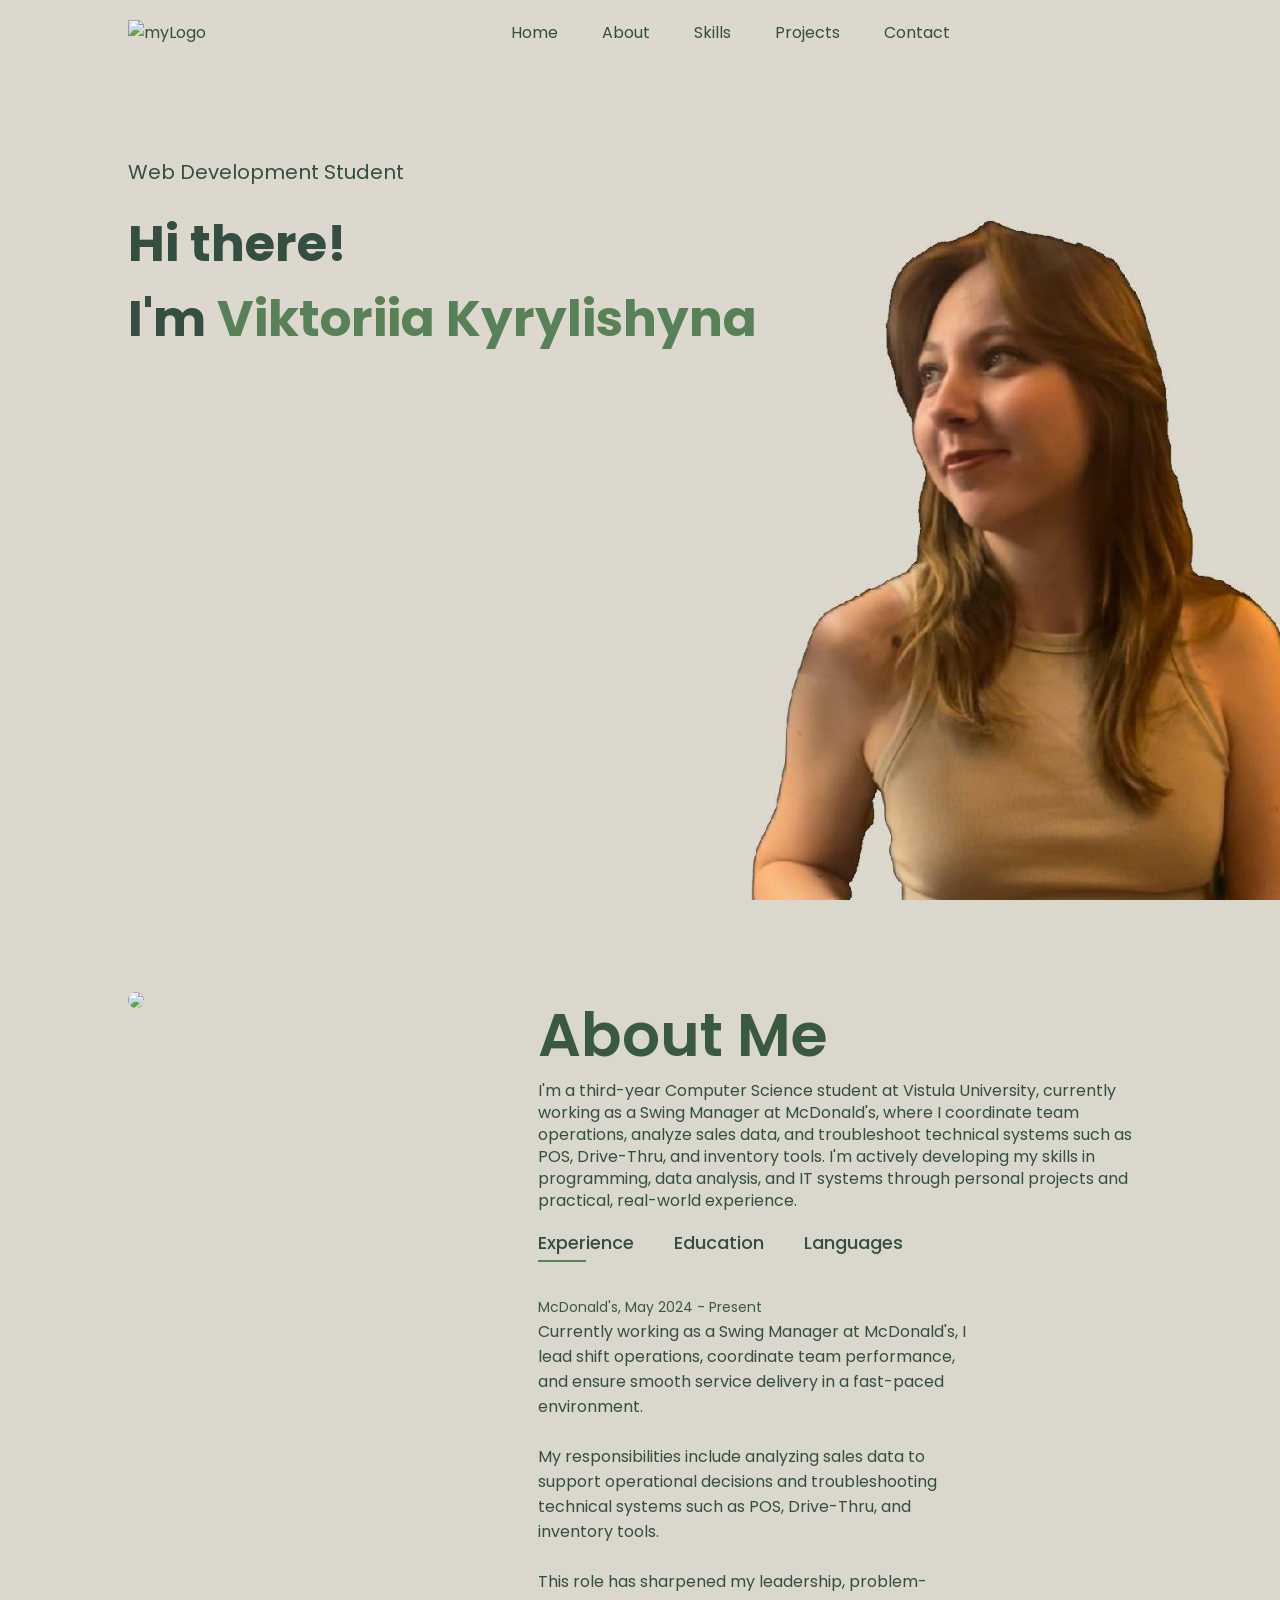
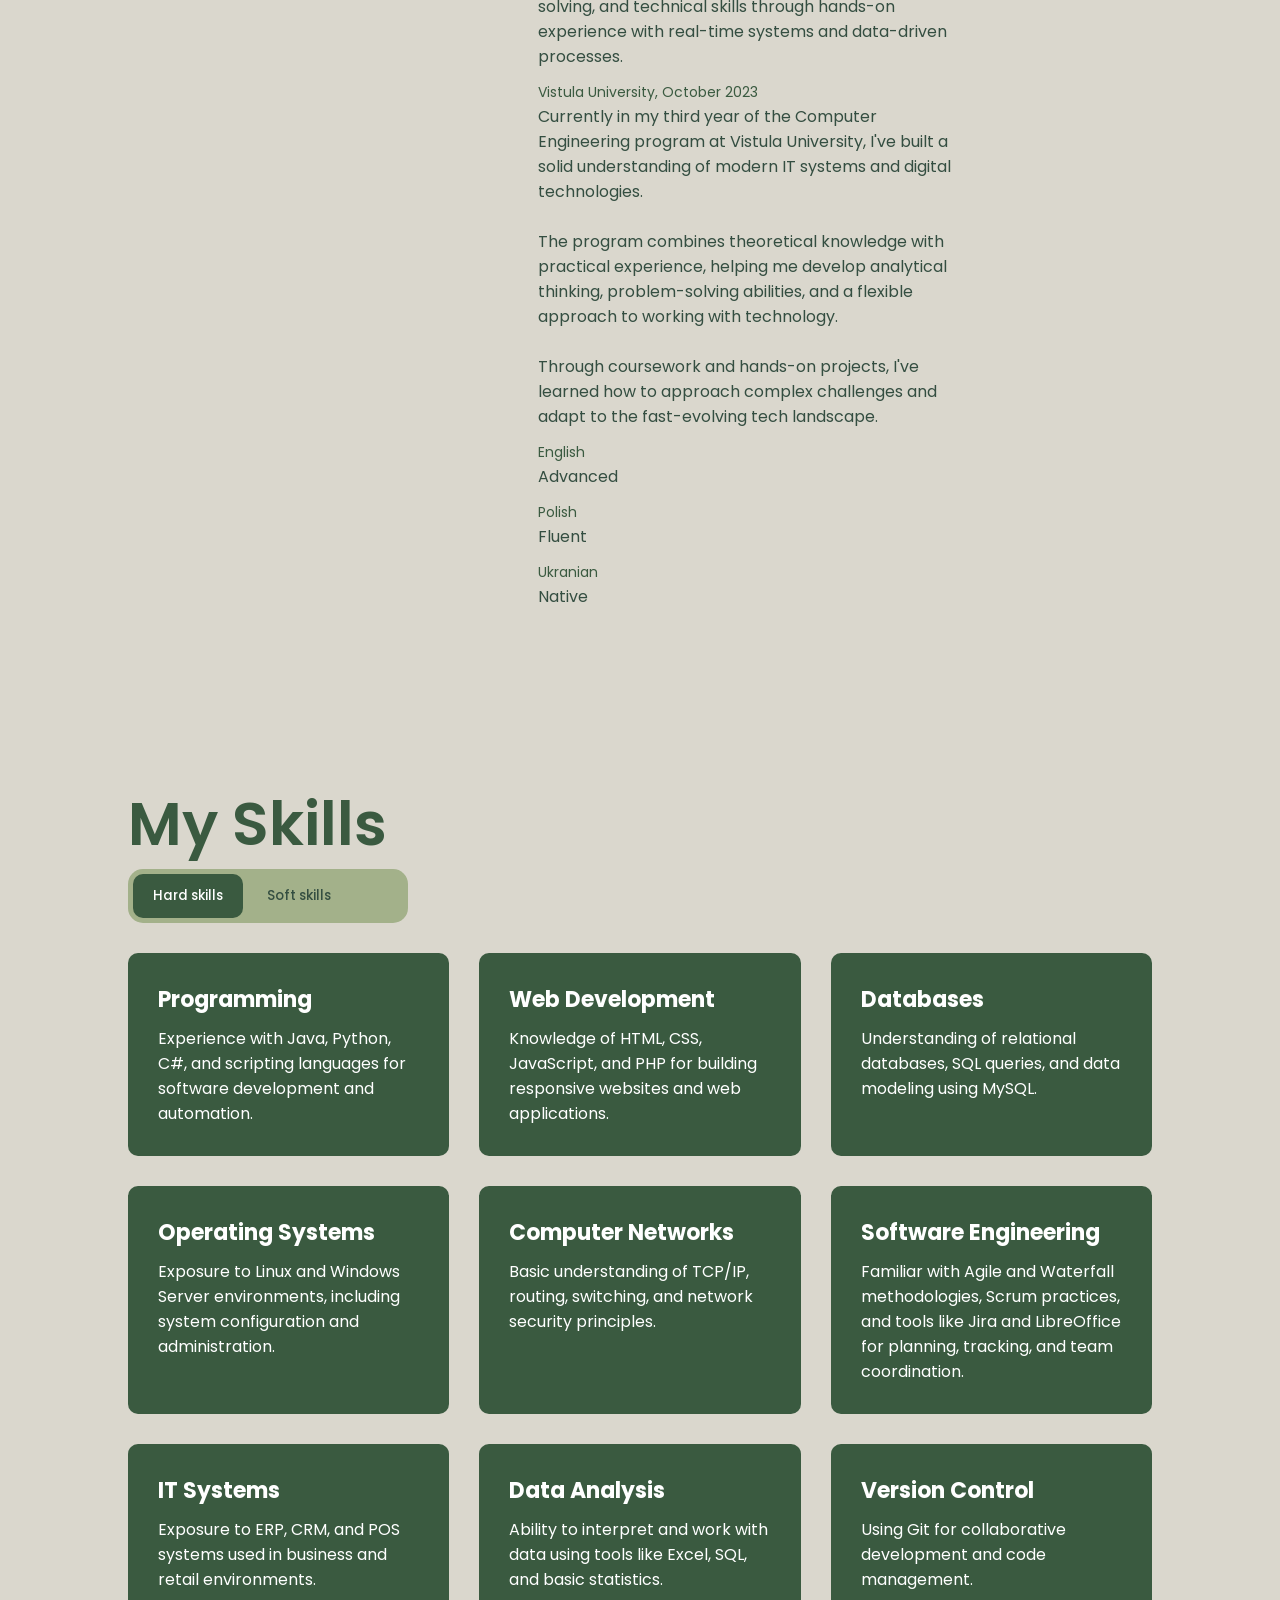
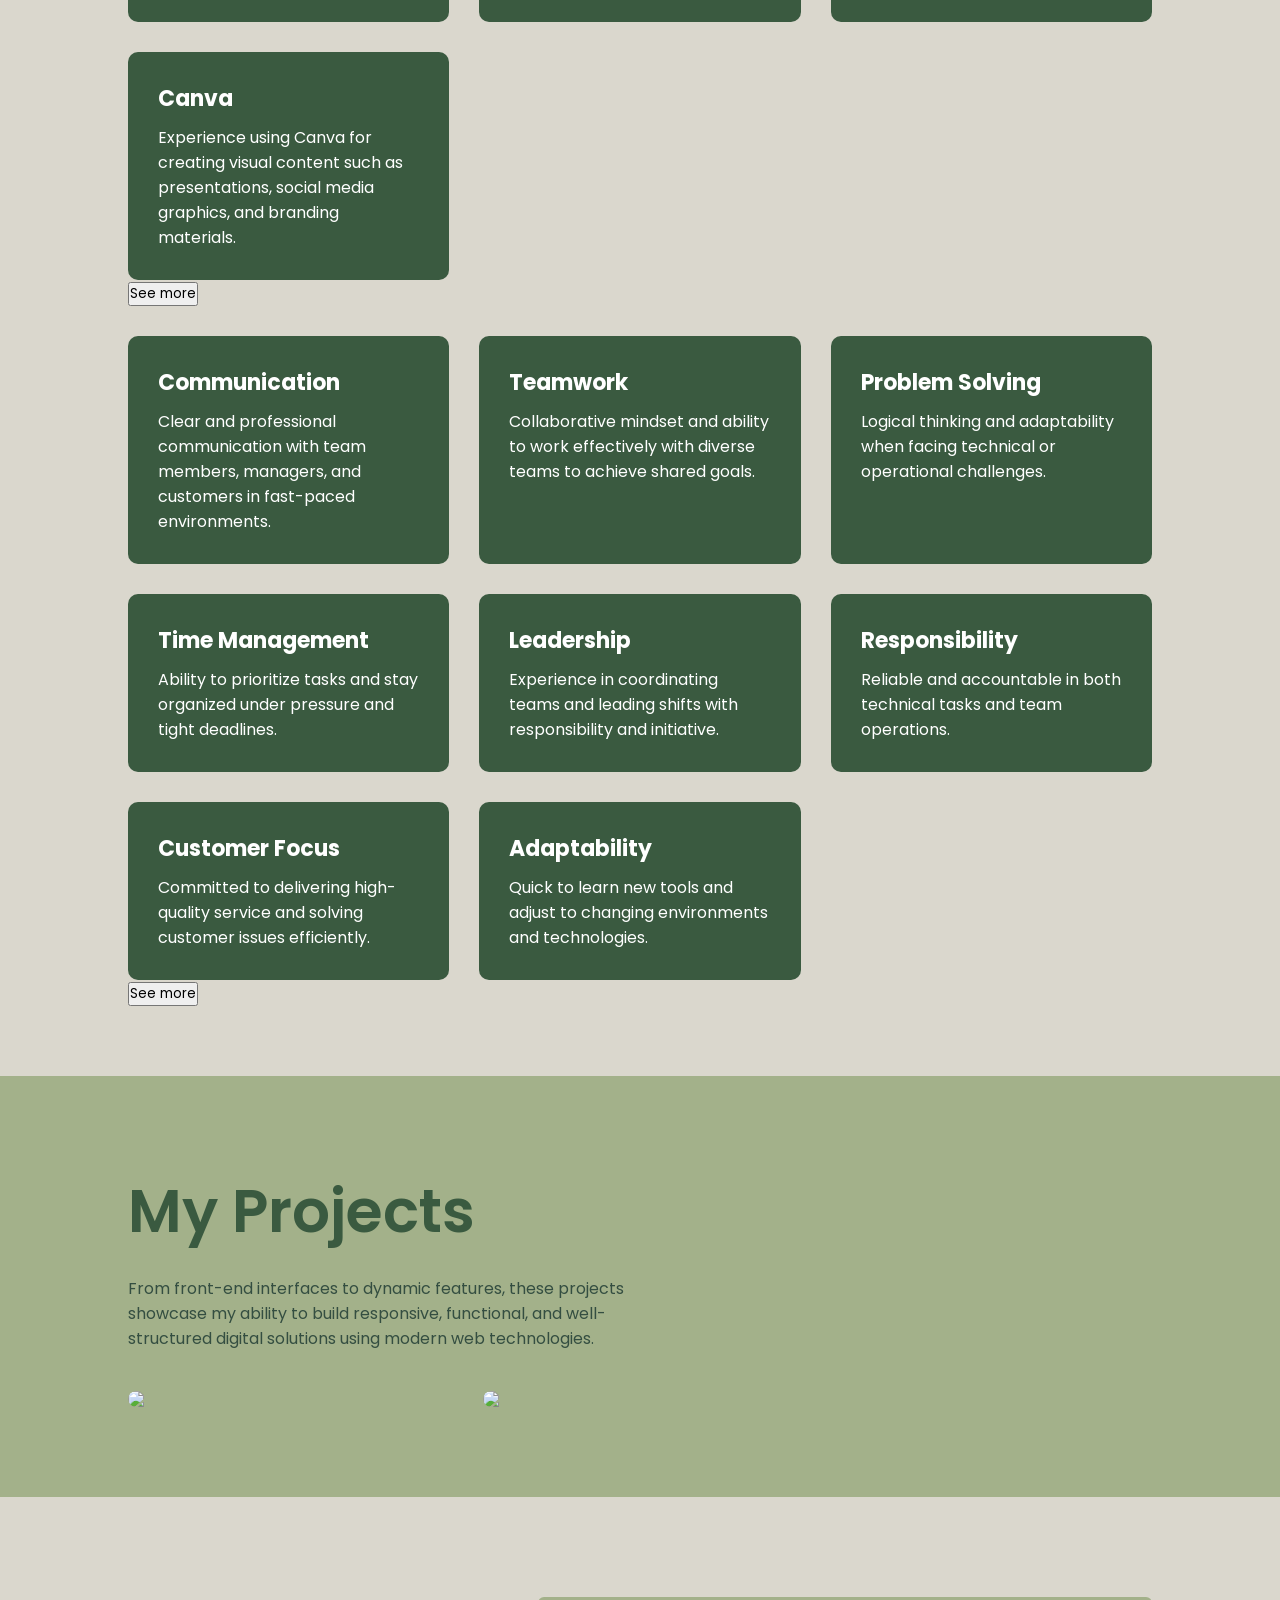
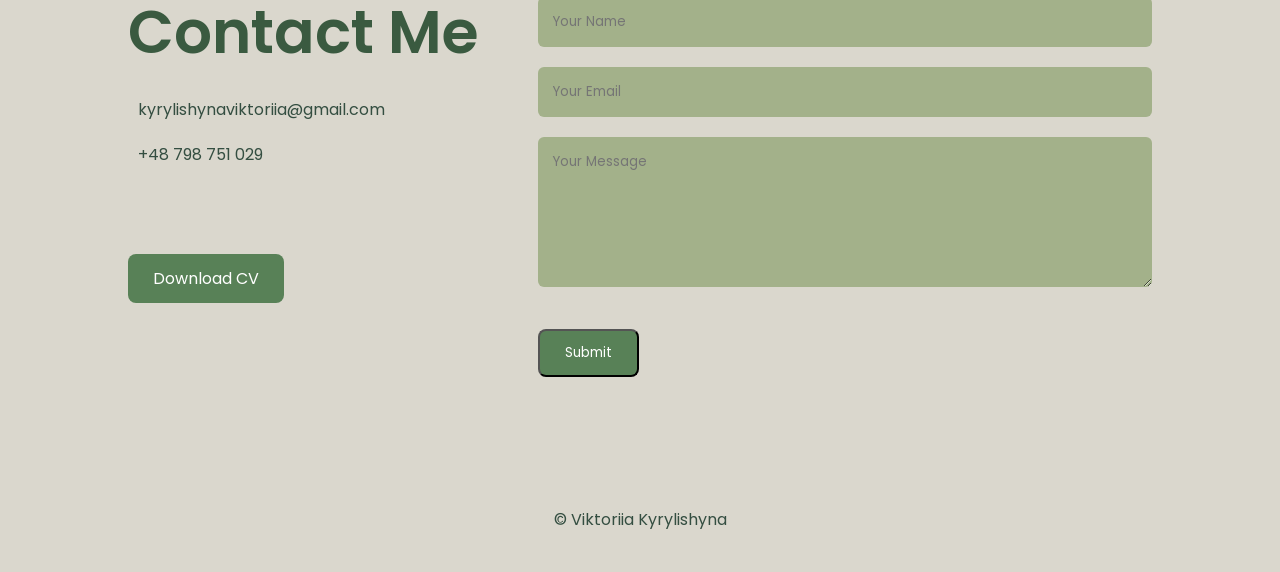
==== zad2_css/index.html @ b316a0ba "zadanie 2 style.css 67358" ====
<!DOCTYPE html>
<html lang="en">
<head>
<meta charset="UTF-8">
<meta name="viewport" content="width=device-width, initial-scale=1.0">
<title>Portfolio</title>

<link rel="stylesheet" href="style.css">

<link rel="preconnect" href="https://fonts.googleapis.com">
<link rel="preconnect" href="https://fonts.gstatic.com" crossorigin>

<link href="https://fonts.googleapis.com/css2?family=Poppins:ital,wght@0,100;0,200;0,300;0,400;0,500;0,600;0,700;0,800;0,900&display=swap" rel="stylesheet">

<script src="https://kit.fontawesome.com/bd770e1cc8.js" crossorigin="anonymous"></script>

</head>

<body>

<header id="header">
<div class="container">

<nav>

<img src="../IMG/logo.png" alt="myLogo" class="logo">

<ul id="side_menu">
<li><a href="#header">Home</a></li>
<li><a href="#about">About</a></li>
<li><a href="#skills">Skills</a></li>
<li><a href="#portfolio">Projects</a></li>
<li><a href="#contact">Contact</a></li>

<i class="fa-solid fa-xmark" onclick="closeMenu()"></i>

</ul>

<i class="fa-solid fa-list" onclick="openMenu()"></i>

</nav>

<div id="header_text">
<p>Web Development Student</p>
<h1>Hi there! <br> I'm <span>Viktoriia Kyrylishyna</span></h1>
</div>

</div>
</header>


<article id="about">

<div class="container">

<div class="row">

<section id="image">
<img src="../IMG/main_photo.jpg">
</section>

<aside id="description">

<h2 class="sub_title">About Me</h2>

<p>
I'm a third-year Computer Science student at Vistula University, currently working as a Swing Manager at McDonald's, where I coordinate team operations, analyze sales data, and troubleshoot technical systems such as POS, Drive-Thru, and inventory tools. I'm actively developing my skills in programming, data analysis, and IT systems through personal projects and practical, real-world experience.
</p>

<div class="tab_titles">

<p class="tab_links active_link" onclick="opentab('experience')">Experience</p>
<p class="tab_links" onclick="opentab('education')">Education</p>
<p class="tab_links" onclick="opentab('languages')">Languages</p>

</div>

<div class="tab_contents active_tab" id="experience">
<ul>
<li>
<span>McDonald's, May 2024 - Present</span><br>

Currently working as a Swing Manager at McDonald's, I lead shift operations, coordinate team performance, and ensure smooth service delivery in a fast-paced environment.

<br><br>

My responsibilities include analyzing sales data to support operational decisions and troubleshooting technical systems such as POS, Drive-Thru, and inventory tools.

<br><br>

This role has sharpened my leadership, problem-solving, and technical skills through hands-on experience with real-time systems and data-driven processes.

</li>
</ul>
</div>

<div class="tab_contents" id="education">
<ul>
<li>
<span>Vistula University, October 2023</span><br>

Currently in my third year of the Computer Engineering program at Vistula University, I've built a solid understanding of modern IT systems and digital technologies.

<br><br>

The program combines theoretical knowledge with practical experience, helping me develop analytical thinking, problem-solving abilities, and a flexible approach to working with technology.

<br><br>

Through coursework and hands-on projects, I've learned how to approach complex challenges and adapt to the fast-evolving tech landscape.

</li>
</ul>
</div>

<div class="tab_contents" id="languages">
<ul>

<li><span>English</span><br>Advanced</li>
<li><span>Polish</span><br>Fluent</li>
<li><span>Ukranian</span><br>Native</li>

</ul>
</div>

</aside>

</div>
</div>

</article>



<article id="skills">

<div class="container">

<h2 class="sub_title">My Skills</h2>

<div id="buttons_skills">

<button id="hard_skills" class="active_btn">
<i class="fa-solid fa-code icon"></i> Hard skills
</button>

<button id="soft_skills">
<i class="fa-solid fa-user icon"></i> Soft skills
</button>

</div>

<div class="skills_list">

<div>
<h3>Programming</h3>
<p>Experience with Java, Python, C#, and scripting languages for software development and automation.</p>
</div>

<div>
<h3>Web Development</h3>
<p>Knowledge of HTML, CSS, JavaScript, and PHP for building responsive websites and web applications.</p>
</div>

<div>
<h3>Databases</h3>
<p>Understanding of relational databases, SQL queries, and data modeling using MySQL.</p>
</div>

<div>
<h3>Operating Systems</h3>
<p>Exposure to Linux and Windows Server environments, including system configuration and administration.</p>
</div>

<div>
<h3>Computer Networks</h3>
<p>Basic understanding of TCP/IP, routing, switching, and network security principles.</p>
</div>

<div>
<h3>Software Engineering</h3>
<p>Familiar with Agile and Waterfall methodologies, Scrum practices, and tools like Jira and LibreOffice for planning, tracking, and team coordination.</p>
</div>

<div>
<h3>IT Systems</h3>
<p>Exposure to ERP, CRM, and POS systems used in business and retail environments.</p>
</div>

<div>
<h3>Data Analysis</h3>
<p>Ability to interpret and work with data using tools like Excel, SQL, and basic statistics.</p>
</div>

<div>
<h3>Version Control</h3>
<p>Using Git for collaborative development and code management.</p>
</div>

<div>
<h3>Canva</h3>
<p>Experience using Canva for creating visual content such as presentations, social media graphics, and branding materials.</p>
</div>

</div>

<button id="see_hard_btn">See more</button>

<div class="soft_skills_list">

<div>
<h3>Communication</h3>
<p>Clear and professional communication with team members, managers, and customers in fast-paced environments.</p>
</div>

<div>
<h3>Teamwork</h3>
<p>Collaborative mindset and ability to work effectively with diverse teams to achieve shared goals.</p>
</div>

<div>
<h3>Problem Solving</h3>
<p>Logical thinking and adaptability when facing technical or operational challenges.</p>
</div>

<div>
<h3>Time Management</h3>
<p>Ability to prioritize tasks and stay organized under pressure and tight deadlines.</p>
</div>

<div>
<h3>Leadership</h3>
<p>Experience in coordinating teams and leading shifts with responsibility and initiative.</p>
</div>

<div>
<h3>Responsibility</h3>
<p>Reliable and accountable in both technical tasks and team operations.</p>
</div>

<div>
<h3>Customer Focus</h3>
<p>Committed to delivering high-quality service and solving customer issues efficiently.</p>
</div>

<div>
<h3>Adaptability</h3>
<p>Quick to learn new tools and adjust to changing environments and technologies.</p>
</div>

</div>

<button id="see_soft_btn">See more</button>

</div>

</article>


<article id="portfolio">

<div class="container">

<h2 class="sub_title">My Projects</h2>

<p id="projects_description">
From front-end interfaces to dynamic features, these projects showcase my ability to build responsive, functional, and well-structured digital solutions using modern web technologies.
</p>

<div class="work_list">

<div class="work">
<img src="../IMG/photo1.jpg">

<div class="layer">
<h3>Books&Readers</h3>
<p>Manage your readers and books collection</p>

<a href="https://github.com/Kyrylishyna/projectCRUD_Viktoriia.git" target="_blank">
<i class="fa-solid fa-link"></i>
</a>

</div>
</div>

<div class="work">

<img src="../IMG/photo2.jpg">

<div class="layer">
<h3>Portfolio</h3>
<p>Responsive portfolio showcasing skills, projects, and interactive UI features.</p>

<a href="https://github.com/Kyrylishyna/portfolio.git" target="_blank">
<i class="fa-solid fa-link"></i>
</a>

</div>
</div>

<div class="work placeholder"></div>

</div>

</div>

</article>


<article id="contact">

<div class="container">

<div class="row">

<div class="contact_left">

<h2 class="sub_title">Contact Me</h2>

<p><i class="fa-solid fa-envelope"></i> kyrylishynaviktoriia@gmail.com</p>
<p><i class="fa-solid fa-phone"></i> +48 798 751 029</p>

<div class="social_media">

<a href="http://www.linkedin.com/in/viktoriiakyrylishyna">
<i class="fa-brands fa-linkedin"></i>
</a>

<a href="https://www.instagram.com/kurulishuna/">
<i class="fa-brands fa-instagram"></i>
</a>

</div>

<a href="../FILES/ViktoriiaKyrylishynaPLCV.pdf" download class="btn">
Download CV
</a>

</div>


<div class="contact_right">

<form name="submit-to-google-sheet">

<input type="text" name="Name" placeholder="Your Name" required>

<input type="email" name="Email" placeholder="Your Email" required>

<textarea name="Message" rows="6" placeholder="Your Message"></textarea>

<button type="submit" class="btn">Submit</button>

</form>

<span id="msg"></span>

</div>

</div>

</div>

</article>


<footer>

<div class="container">
<p>&copy; Viktoriia Kyrylishyna</p>
</div>

</footer>

</body>
</html>
---- zad2_css/style.css ----
*{
margin:0;
padding:0;
box-sizing:border-box;
font-family:'Poppins',sans-serif;
}

/* COLOR PALETTE */

:root{
--dust-grey:#dad7cd;
--dry-sage:#a3b18a;
--fern:#588157;
--hunter-green:#3a5a40;
--pine-teal:#344e41;
}

html{
scroll-behavior:smooth;
}

/* BODY */

body{
background-color:var(--dust-grey);
color:var(--pine-teal);
}

/* HEADER */

header{
width:100%;
height:100vh;
background-image:url(IMG/backgroundIMG.jpg);
background-size:cover;
background-position:center;
}

.container{
padding:10px 10%;
}

/* NAV */

nav{
display:flex;
align-items:center;
justify-content:space-between;
}

.logo{
width:180px;
}

nav ul li{
display:inline-block;
list-style:none;
margin:10px 20px;
}

nav ul li a{
color:var(--pine-teal);
text-decoration:none;
font-size:16px;
position:relative;
}

nav ul li a::after{
content:'';
width:0%;
height:2px;
background:var(--fern);
position:absolute;
left:0;
bottom:-6px;
transition:0.4s;
}

nav ul li a:hover::after{
width:100%;
}

/* HEADER TEXT */

#header_text{
margin-top:10%;
font-size:20px;
}

#header_text h1{
font-size:50px;
margin-top:20px;
}

#header_text span{
color:var(--fern);
}

/* ABOUT */

#about{
padding:80px 0;
}

.row{
display:flex;
justify-content:space-between;
flex-wrap:wrap;
}

#image{
flex-basis:35%;
}

#image img{
width:100%;
border-radius:15px;
}

#description{
flex-basis:60%;
}

.sub_title{
font-size:60px;
font-weight:600;
color:var(--hunter-green);
}

#description p{
color:var(--pine-teal);
line-height:22px;
}

/* TABS */

.tab_titles{
display:flex;
margin:20px 0 40px;
}

.tab_links{
margin-right:40px;
font-size:18px;
font-weight:500;
cursor:pointer;
position:relative;
}

.tab_links::after{
content:'';
width:0;
height:2px;
background:var(--fern);
position:absolute;
left:0;
bottom:-8px;
transition:0.4s;
}

.tab_links.active_link::after{
width:50%;
}

.tab_contents ul li{
list-style:none;
margin:10px 0;
width:70%;
color:var(--pine-teal);
}

.tab_contents ul li span{
font-size:14px;
color:var(--hunter-green);
}

/* SKILLS */

#skills{
padding:60px 0;
}

/* ALWAYS VISIBLE */

.skills_list,
.soft_skills_list{
display:grid;
grid-template-columns:repeat(auto-fit,minmax(280px,1fr));
grid-gap:30px;
margin-top:30px;
}

.skills_list div,
.soft_skills_list div{
background:var(--hunter-green);
color:white;
padding:30px;
border-radius:10px;
transition:0.3s;
}

.skills_list div:hover,
.soft_skills_list div:hover{
background:var(--fern);
transform:translateY(-8px);
}

.skills_list h3,
.soft_skills_list h3{
font-size:22px;
margin-bottom:10px;
}

/* SKILL BUTTONS */

#buttons_skills{
background:var(--dry-sage);
border-radius:15px;
padding:5px;
width:280px;
}

#hard_skills,
#soft_skills{
border:none;
padding:12px 20px;
border-radius:10px;
background:transparent;
font-weight:500;
cursor:pointer;
color:var(--pine-teal);
}

#hard_skills.active_btn,
#soft_skills.active_btn{
background:var(--hunter-green);
color:white;
}

/* PORTFOLIO */

#portfolio{
padding:80px 0;
background:var(--dry-sage);
}

#projects_description{
width:50%;
margin-top:20px;
color:var(--pine-teal);
}

.work_list{
display:grid;
grid-template-columns:repeat(auto-fit,minmax(300px,1fr));
grid-gap:40px;
margin-top:40px;
}

.work{
border-radius:10px;
position:relative;
overflow:hidden;
}

.work img{
width:100%;
border-radius:10px;
display:block;
transition:0.4s;
}

/* PORTFOLIO HOVER */

.layer{
width:100%;
height:100%;
background:linear-gradient(rgba(0,0,0,0.6), var(--hunter-green));
position:absolute;
left:0;
top:0;

display:flex;
align-items:center;
justify-content:center;
flex-direction:column;
text-align:center;

opacity:0;
transition:opacity 0.4s;
padding:20px;
}

.layer h3{
color:white;
margin-bottom:10px;
}

.layer p{
color:#eee;
}

.layer a{
margin-top:15px;
background:var(--dust-grey);
color:var(--hunter-green);
width:50px;
height:50px;
border-radius:50%;
display:flex;
align-items:center;
justify-content:center;
font-size:18px;
text-decoration:none;
}

.work:hover img{
transform:scale(1.1);
}

.work:hover .layer{
opacity:1;
}

/* CONTACT */

#contact{
padding:80px 0;
}

.contact_left{
flex-basis:35%;
}

.contact_right{
flex-basis:60%;
}

.contact_left p{
margin-top:20px;
}

.contact_left i{
color:var(--fern);
margin-right:10px;
}

.social_media{
margin-top:20px;
}

.social_media a{
font-size:28px;
margin-right:15px;
color:var(--pine-teal);
transition:0.3s;
}

.social_media a:hover{
color:var(--fern);
transform:translateY(-5px);
}

/* BUTTONS */

.btn{
display:inline-block;
margin-top:25px;
background:var(--fern);
color:white;
padding:12px 25px;
border-radius:8px;
text-decoration:none;
transition:0.3s;
}

.btn:hover{
background:var(--hunter-green);
}

/* FORM */

form input,
form textarea{
width:100%;
border:none;
background:var(--dry-sage);
padding:15px;
margin:10px 0;
border-radius:6px;
}

/* FOOTER */

footer{
text-align:center;
padding:30px;
color:var(--pine-teal);
}
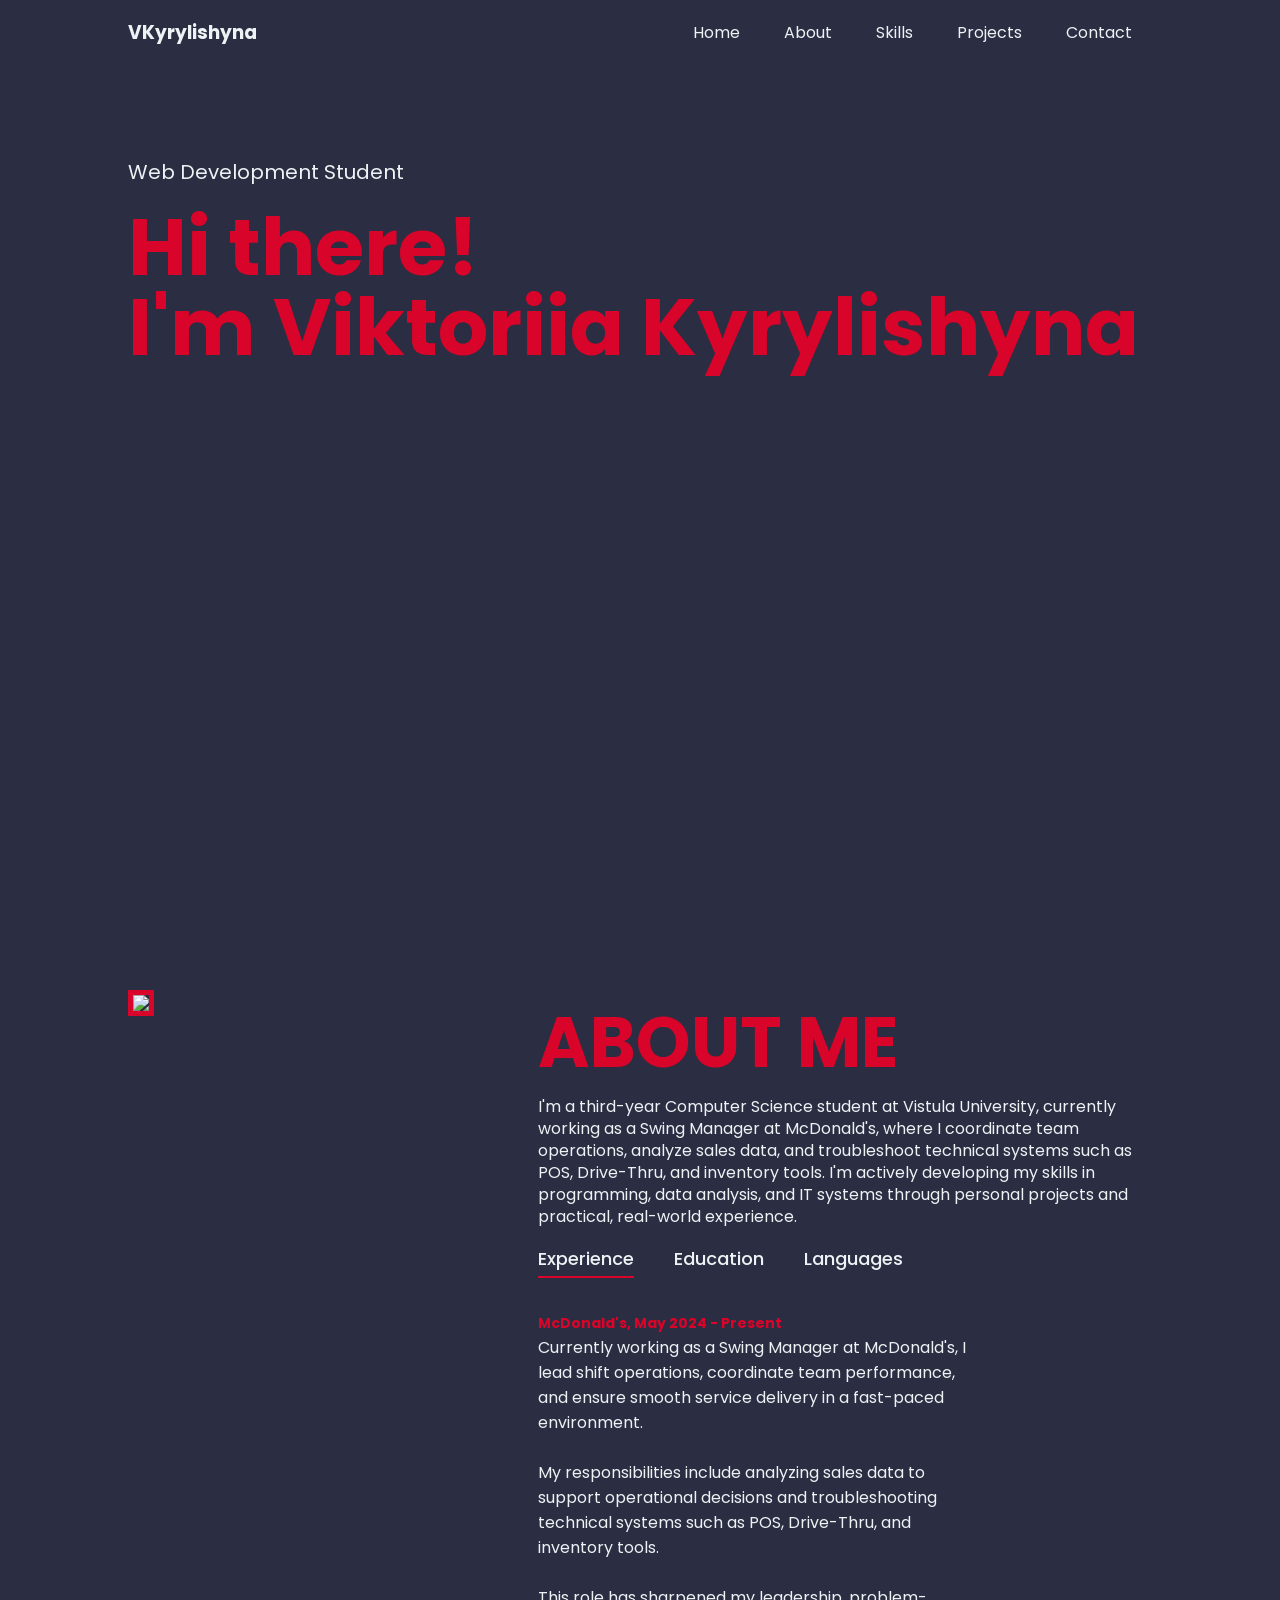
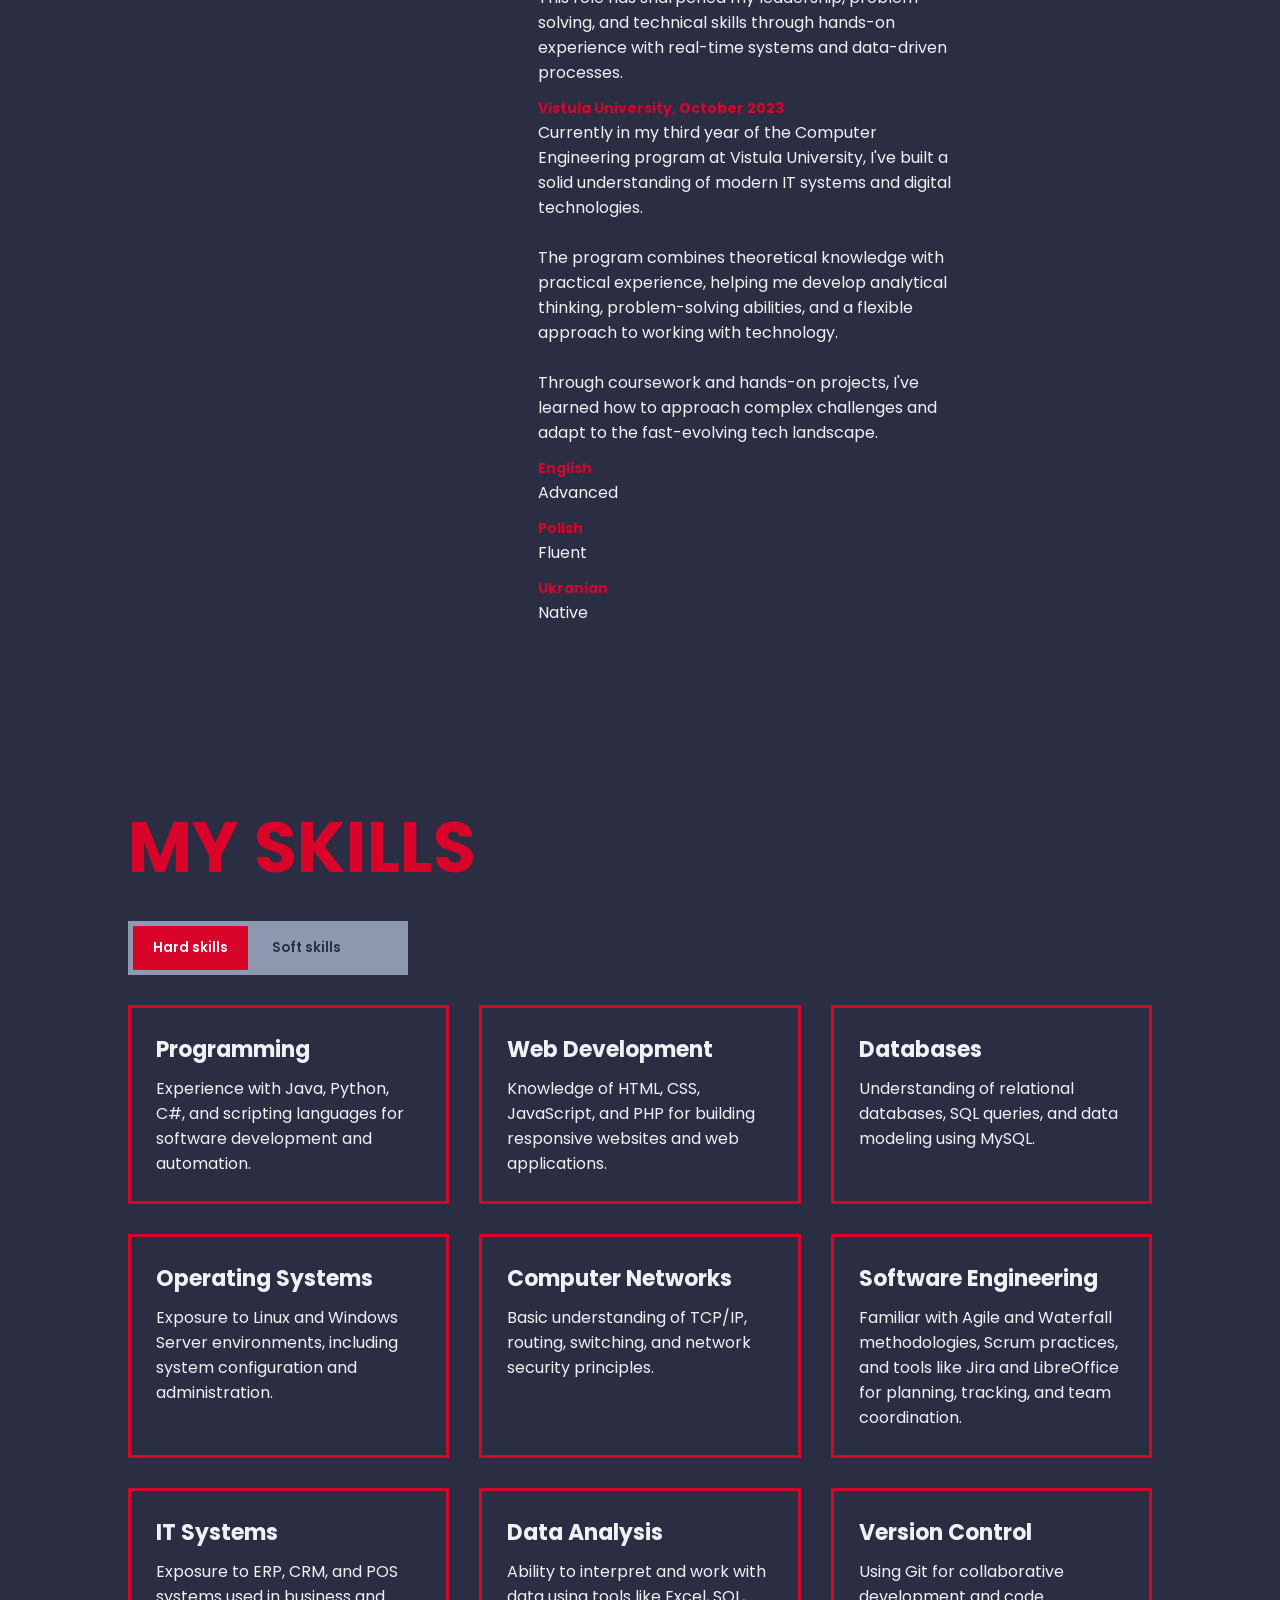
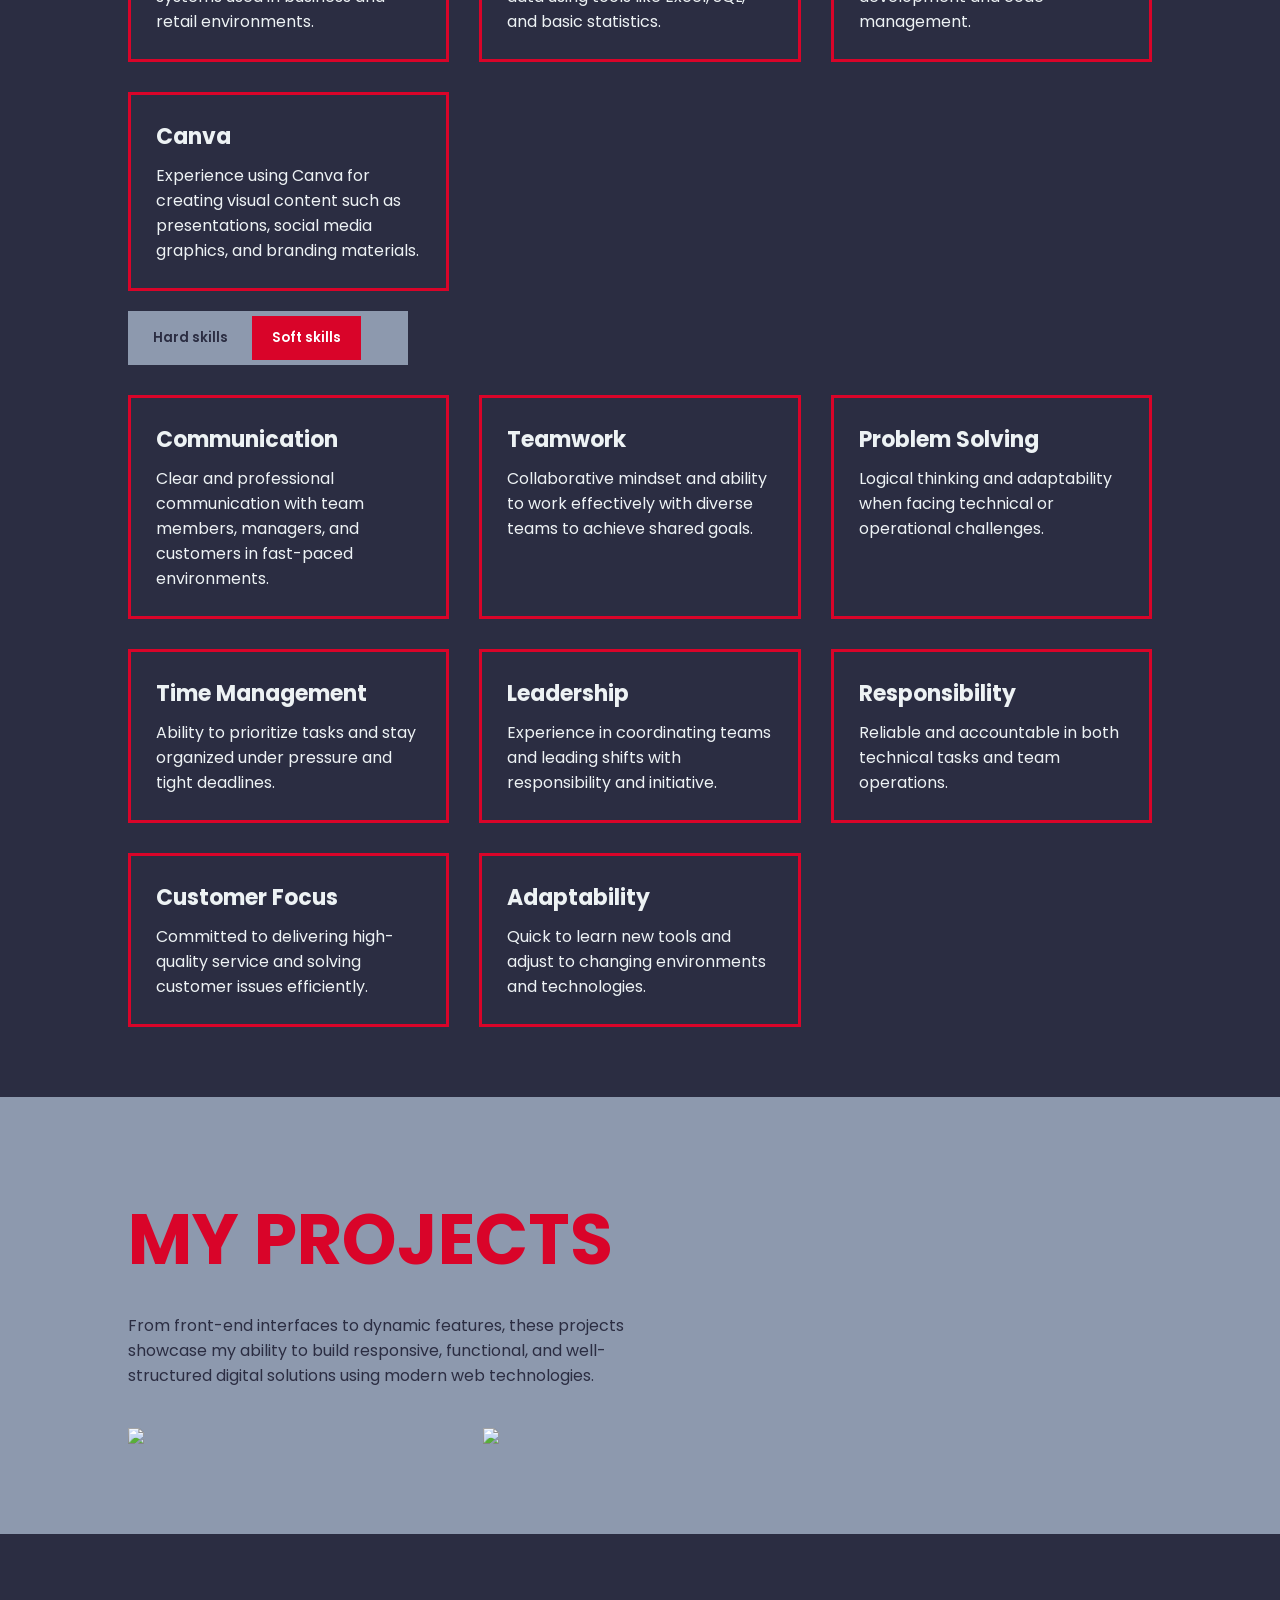
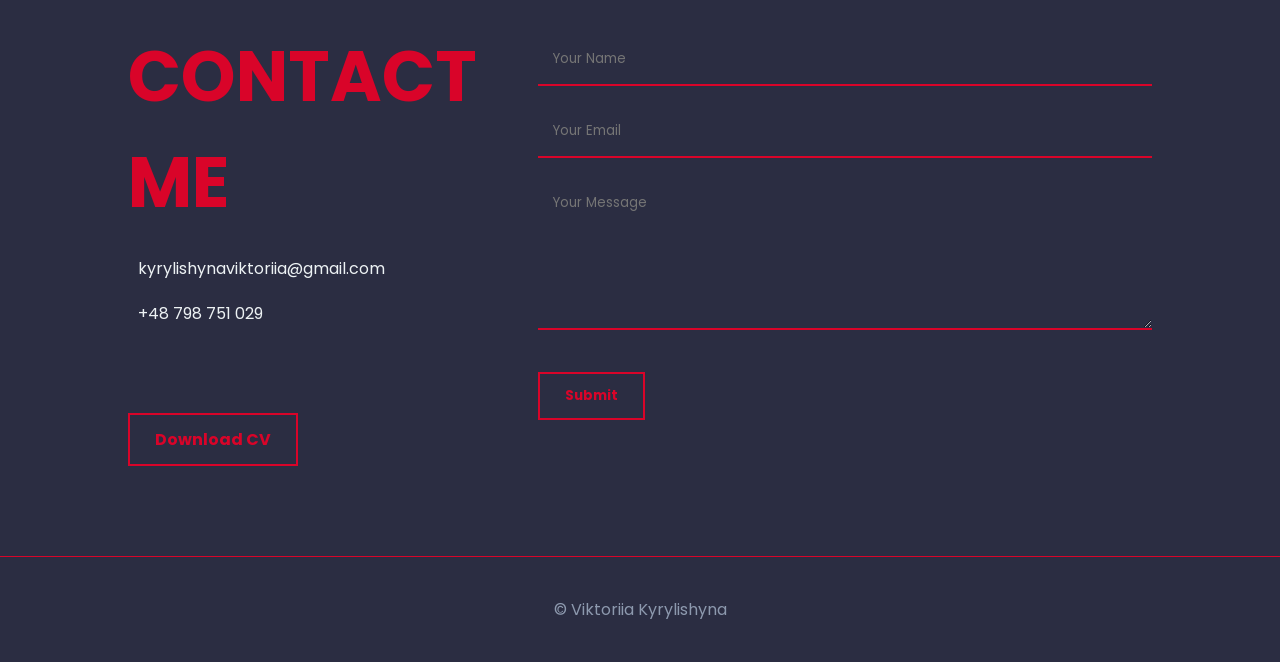
==== commit db3abbf5: "Update index.html" ====
--- a/zad2_css/index.html
+++ b/zad2_css/index.html
@@ -5,7 +5,7 @@
 <meta name="viewport" content="width=device-width, initial-scale=1.0">
 <title>Portfolio</title>
 
-<link rel="stylesheet" href="style.css">
+<link rel="stylesheet" href="red.css">
 
 <link rel="preconnect" href="https://fonts.googleapis.com">
 <link rel="preconnect" href="https://fonts.gstatic.com" crossorigin>
@@ -23,7 +23,7 @@
 
 <nav>
 
-<img src="../IMG/logo.png" alt="myLogo" class="logo">
+<h3 class="logo">VKyrylishyna</h3>
 
 <ul id="side_menu">
 <li><a href="#header">Home</a></li>
@@ -31,12 +31,12 @@
 <li><a href="#skills">Skills</a></li>
 <li><a href="#portfolio">Projects</a></li>
 <li><a href="#contact">Contact</a></li>
-
-<i class="fa-solid fa-xmark" onclick="closeMenu()"></i>
+<!--<i class="fa-solid fa-xmark" onclick="closeMenu()"></i>-->
+
 
 </ul>
-
-<i class="fa-solid fa-list" onclick="openMenu()"></i>
+<!--<i class="fa-solid fa-list" onclick="openMenu()"></i>-->
+
 
 </nav>
 
@@ -203,8 +203,18 @@
 </div>
 
 </div>
-
-<button id="see_hard_btn">See more</button>
+<!--<button id="see_hard_btn">See more</button>-->
+<div id="buttons_skills">
+
+<button id="hard_skills" >
+<i class="fa-solid fa-code icon"></i> Hard skills
+</button>
+
+<button id="soft_skills" class="active_btn">
+<i class="fa-solid fa-user icon"></i> Soft skills
+</button>
+
+</div>
 
 <div class="soft_skills_list">
 
@@ -249,8 +259,8 @@
 </div>
 
 </div>
-
-<button id="see_soft_btn">See more</button>
+<!--<button id="see_soft_btn">See more</button>-->
+
 
 </div>
 
@@ -373,4 +383,4 @@
 </footer>
 
 </body>
-</html>+</html>
--- a/zad2_css/red.css
+++ b/zad2_css/red.css
@@ -0,0 +1,378 @@
+:root {
+  --ruby-red: #d90429;
+  --night-grey: #2b2d42;
+  --cool-grey: #8d99ae;
+  --white-red: #edf2f4;
+}
+
+*{
+  margin:0;
+  padding:0;
+  box-sizing:border-box;
+  font-family:'Poppins',sans-serif;
+}
+
+html{
+  scroll-behavior:smooth;
+}
+
+body{
+  background-color:var(--night-grey);
+  color:var(--white-red);
+}
+
+header{
+  width:100%;
+  height:100vh;
+  background-image:url();
+  background-size:cover;
+  background-position:center;
+}
+
+.container{
+  padding:10px 10%;
+}
+
+nav{
+  display:flex;
+  align-items:center;
+  justify-content:space-between;
+}
+
+.logo{
+  width:180px;
+}
+
+nav ul li{
+  display:inline-block;
+  list-style:none;
+  margin:10px 20px;
+}
+
+nav ul li a{
+  color:var(--white-red);
+  text-decoration:none;
+  font-size:16px;
+  position:relative;
+}
+
+nav ul li a::after{
+  content:'';
+  width:0%;
+  height:3px;
+  background:var(--ruby-red);
+  position:absolute;
+  left:0;
+  bottom:-6px;
+  transition:0.4s;
+}
+
+nav ul li a:hover::after{
+  width:100%;
+}
+
+#header_text{
+  margin-top:10%;
+  font-size:20px;
+}
+
+#header_text h1{
+  font-size:80px;
+  margin-top:20px;
+  line-height:1;
+  color:var(--ruby-red);
+}
+
+#header_text span{
+  color:var(--ruby-red);
+}
+
+#about{
+  padding:80px 0;
+}
+
+.row{
+  display:flex;
+  justify-content:space-between;
+  flex-wrap:wrap;
+}
+
+#image{
+  flex-basis:35%;
+}
+
+#image img{
+  width:100%;
+  border-radius:0;
+  border: 5px solid var(--ruby-red);
+}
+
+#description{
+  flex-basis:60%;
+}
+
+.sub_title{
+  font-size:70px;
+  font-weight:700;
+  color:var(--ruby-red);
+  text-transform: uppercase;
+}
+
+#description p{
+  color:var(--white-red);
+  line-height:22px;
+}
+
+.tab_titles{
+  display:flex;
+  margin:20px 0 40px;
+}
+
+.tab_links{
+  margin-right:40px;
+  font-size:18px;
+  font-weight:500;
+  cursor:pointer;
+  position:relative;
+}
+
+.tab_links::after{
+  content:'';
+  width:0;
+  height:2px;
+  background:var(--ruby-red);
+  position:absolute;
+  left:0;
+  bottom:-8px;
+  transition:0.4s;
+}
+
+.tab_links.active_link::after{
+  width:100%;
+}
+
+.tab_contents ul li{
+  list-style:none;
+  margin:10px 0;
+  width:70%;
+  color:var(--white-red);
+}
+
+.tab_contents ul li span{
+  font-size:14px;
+  color:var(--ruby-red);
+  font-weight: bold;
+}
+
+#skills{
+  padding:60px 0;
+}
+
+.skills_list,
+.soft_skills_list{
+  display:grid;
+  grid-template-columns:repeat(auto-fit,minmax(280px,1fr));
+  grid-gap:30px;
+  margin-top:30px;
+}
+
+.skills_list div,
+.soft_skills_list div{
+  background:transparent;
+  color:var(--white-red);
+  padding:25px;
+  border-radius:0;
+  border: 3px solid var(--ruby-red);
+  transition:0.3s;
+}
+
+.skills_list div:hover,
+.soft_skills_list div:hover{
+  background:var(--ruby-red);
+  transform:scale(1.05);
+}
+
+.skills_list h3,
+.soft_skills_list h3{
+  font-size:22px;
+  margin-bottom:10px;
+}
+
+#buttons_skills{
+  background:var(--cool-grey);
+  border-radius:0;
+  padding:5px;
+  margin-top: 20px;
+  width:280px;
+}
+
+#hard_skills,
+#soft_skills{
+  border:none;
+  padding:12px 20px;
+  border-radius:0;
+  background:transparent;
+  font-weight:600;
+  cursor:pointer;
+  color:var(--night-grey);
+}
+
+#hard_skills.active_btn,
+#soft_skills.active_btn{
+  background:var(--ruby-red);
+  color:white;
+}
+
+#portfolio{
+  padding:80px 0;
+  background:var(--cool-grey);
+}
+
+#projects_description{
+  width:50%;
+  margin-top:20px;
+  color:var(--night-grey);
+}
+
+.work_list{
+  display:grid;
+  grid-template-columns:repeat(auto-fit,minmax(300px,1fr));
+  grid-gap:40px;
+  margin-top:40px;
+}
+
+.work{
+  border-radius:0;
+  position:relative;
+  overflow:hidden;
+  
+}
+
+.work img{
+  width:100%;
+  border-radius:0;
+  display:block;
+  transition:0.4s;
+}
+
+.layer{
+  width:100%;
+  height:100%;
+  background:linear-gradient(rgba(0,0,0,0.8), var(--ruby-red));
+  position:absolute;
+  left:0;
+  top:0;
+  display:flex;
+  align-items:center;
+  justify-content:center;
+  flex-direction:column;
+  text-align:center;
+  opacity:0;
+  transition:opacity 0.4s;
+  padding:20px;
+}
+
+.layer h3{
+  color:white;
+  margin-bottom:10px;
+}
+
+.layer p{
+  color:#eee;
+}
+
+.layer a{
+  margin-top:15px;
+  background:var(--white-red);
+  color:var(--ruby-red);
+  width:50px;
+  height:50px;
+  border-radius:0;
+  display:flex;
+  align-items:center;
+  justify-content:center;
+  font-size:18px;
+  text-decoration:none;
+}
+
+.work:hover img{
+  transform:scale(1.1);
+}
+
+.work:hover .layer{
+  opacity:1;
+}
+
+#contact{
+  padding:80px 0;
+}
+
+.contact_left{
+  flex-basis:35%;
+}
+
+.contact_right{
+  flex-basis:60%;
+}
+
+.contact_left p{
+  margin-top:20px;
+}
+
+.contact_left i{
+  color:var(--ruby-red);
+  margin-right:10px;
+}
+
+.social_media{
+  margin-top:20px;
+}
+
+.social_media a{
+  font-size:28px;
+  margin-right:15px;
+  color:var(--white-red);
+  transition:0.3s;
+}
+
+.social_media a:hover{
+  color:var(--ruby-red);
+  transform:translateY(-5px);
+}
+
+.btn{
+  display:inline-block;
+  margin-top:25px;
+  background:transparent;
+  color:var(--ruby-red);
+  border: 2px solid var(--ruby-red);
+  padding:12px 25px;
+  border-radius:0;
+  text-decoration:none;
+  transition:0.3s;
+  font-weight: bold;
+}
+
+.btn:hover{
+  background:var(--ruby-red);
+  color:white;
+}
+
+form input,
+form textarea{
+  width:100%;
+  border:none;
+  border-bottom: 2px solid var(--ruby-red);
+  background:transparent;
+  padding:15px;
+  margin:10px 0;
+  border-radius:0;
+  color: white;
+}
+
+footer{
+  text-align:center;
+  padding:30px;
+  color:var(--cool-grey);
+  border-top: 1px solid var(--ruby-red);
+}
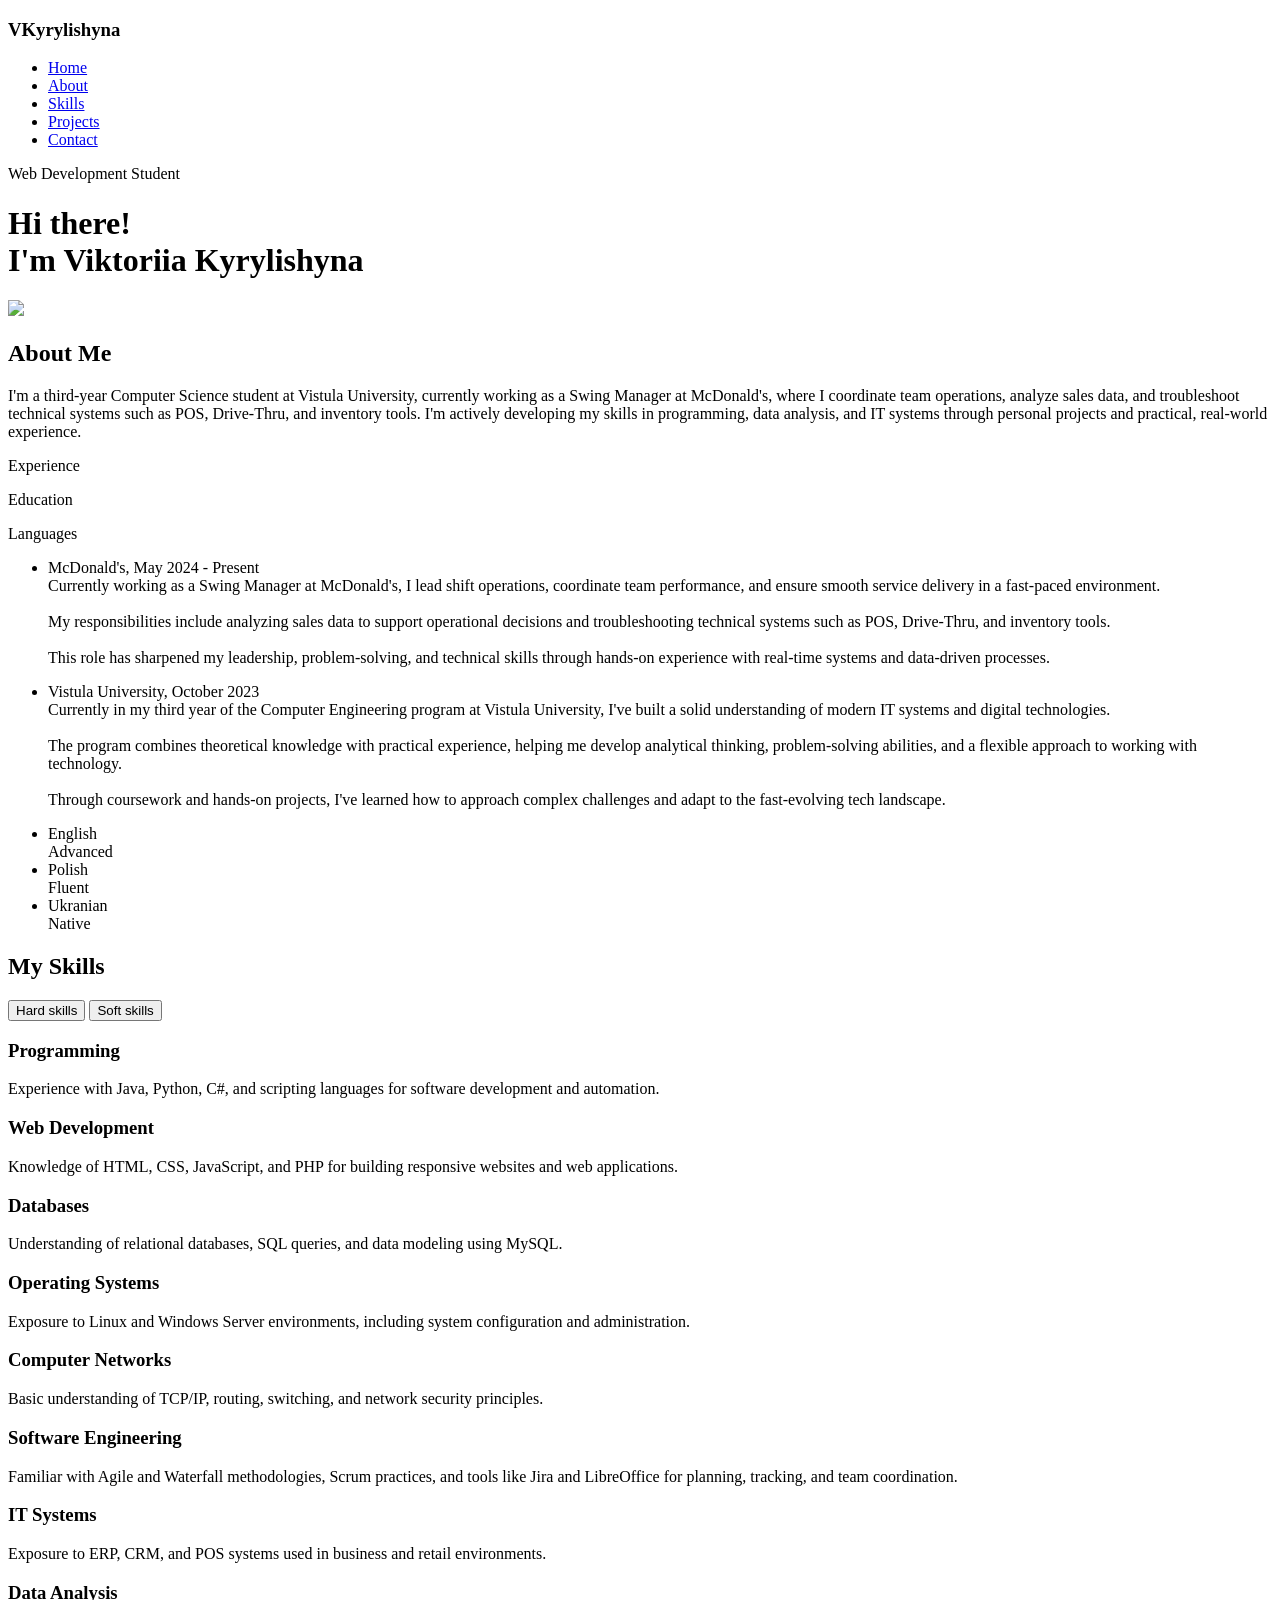
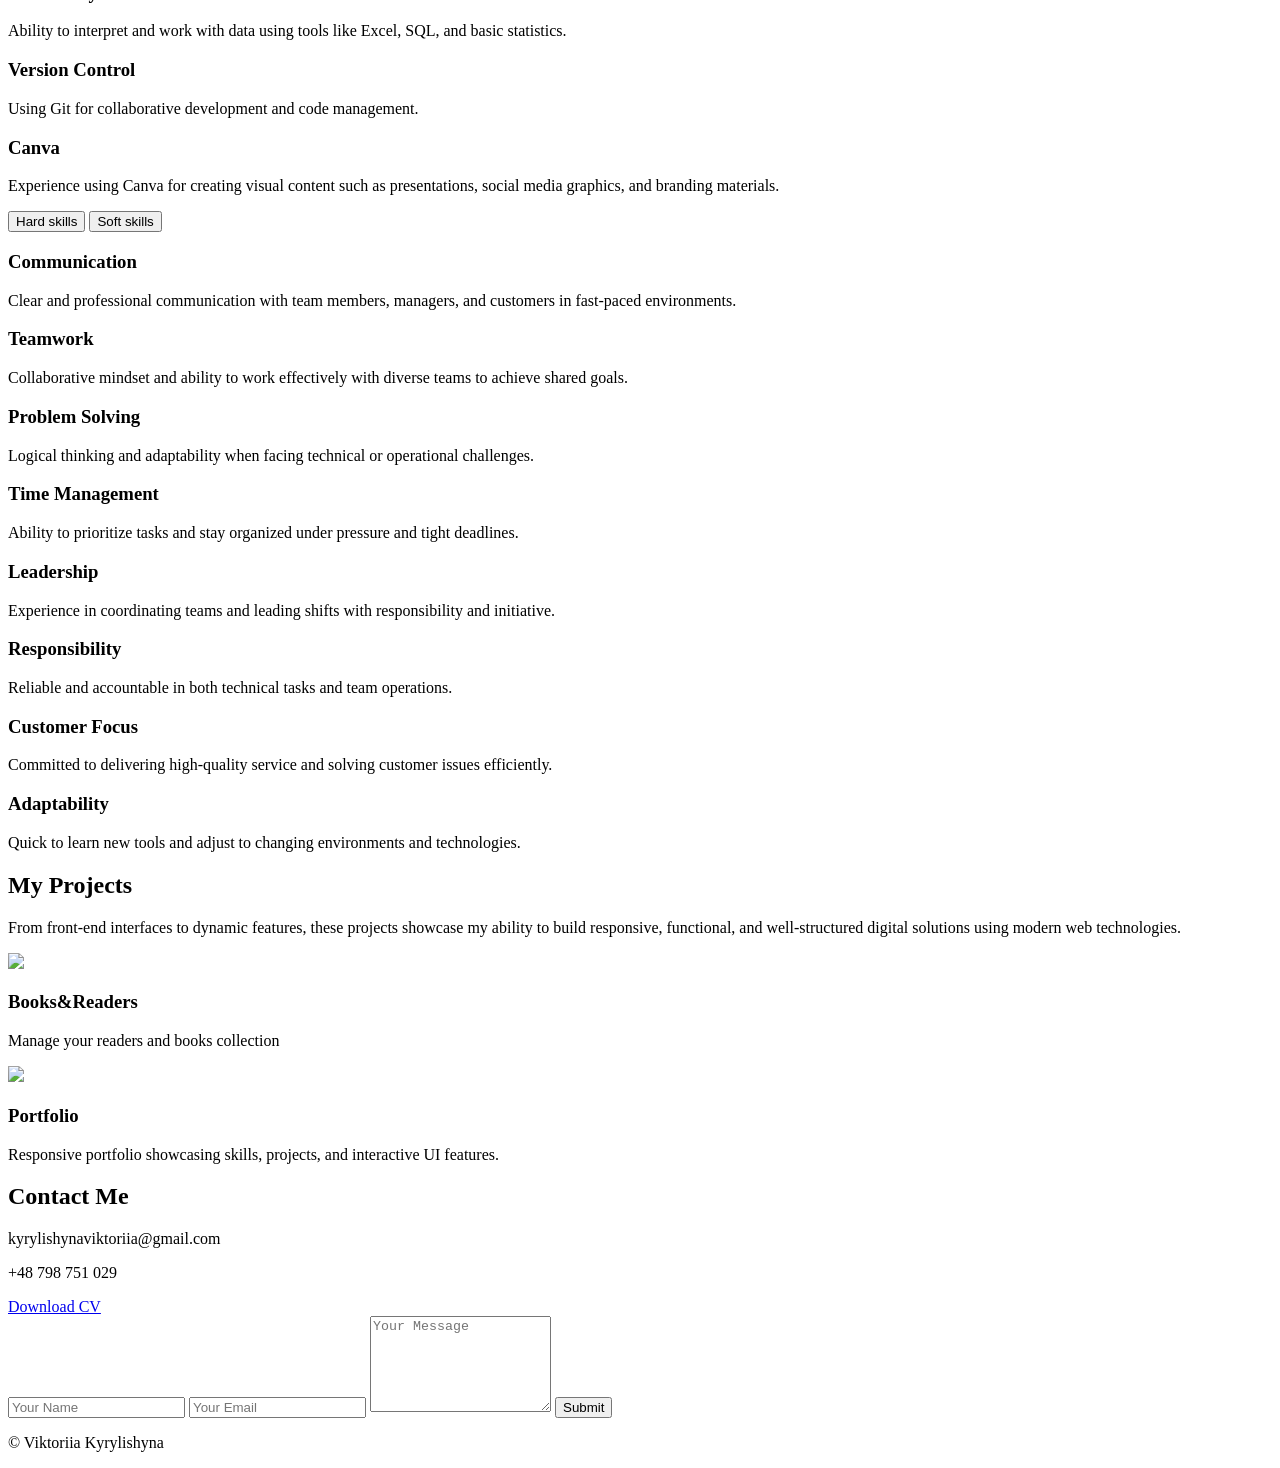
==== commit 13362d76: "Update index.html" ====
--- a/zad2_css/index.html
+++ b/zad2_css/index.html
@@ -5,7 +5,7 @@
 <meta name="viewport" content="width=device-width, initial-scale=1.0">
 <title>Portfolio</title>
 
-<link rel="stylesheet" href="red.css">
+<link rel="stylesheet" href="style.css">
 
 <link rel="preconnect" href="https://fonts.googleapis.com">
 <link rel="preconnect" href="https://fonts.gstatic.com" crossorigin>
